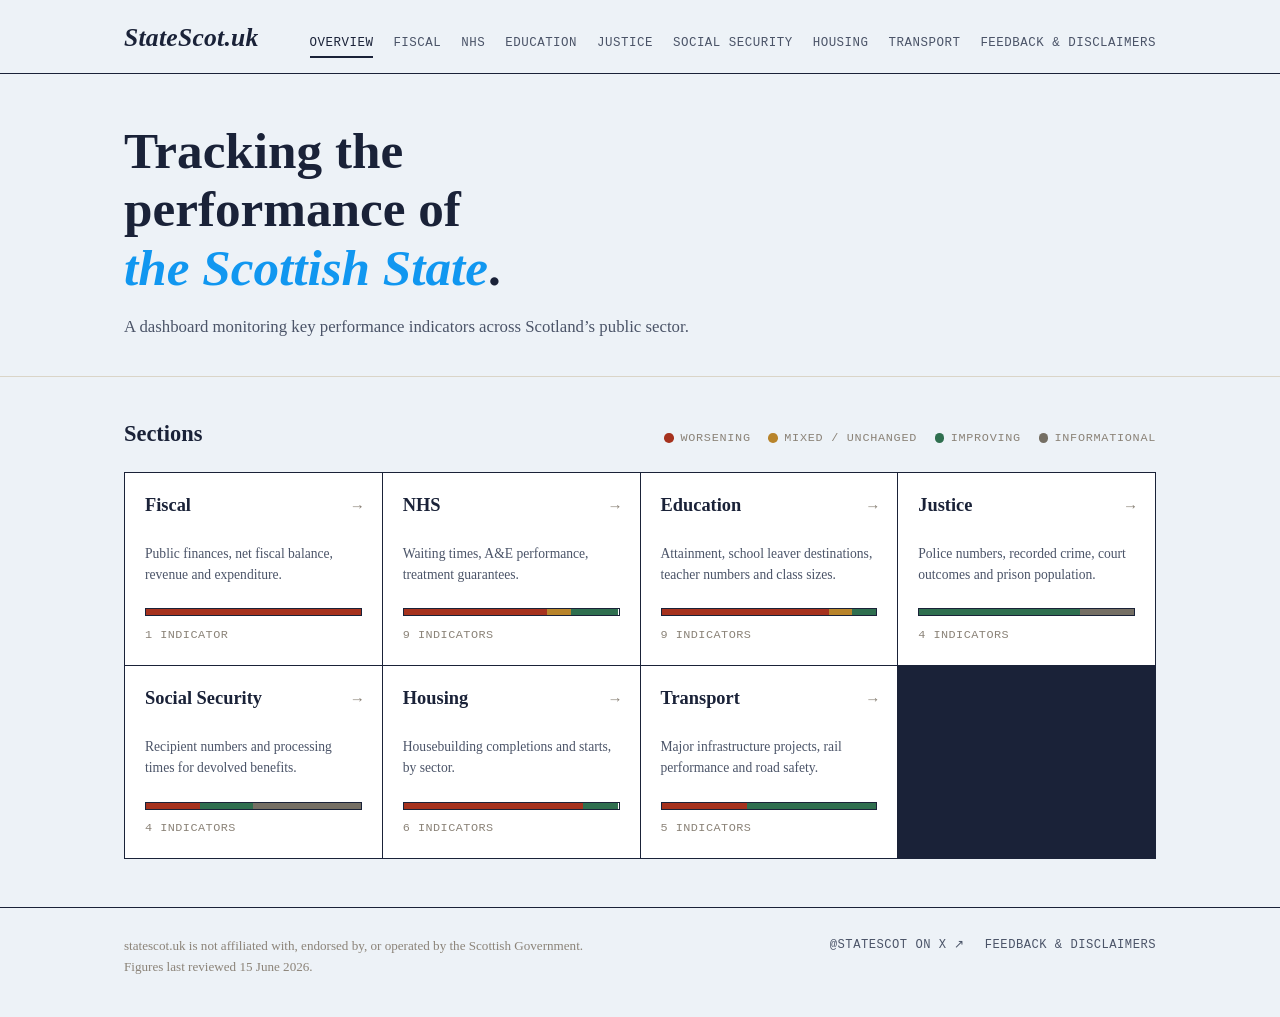
==== index.html @ eb6f74e7 "index.html" ====
<!DOCTYPE html>
<html lang="en-GB">
<head>
  <meta charset="UTF-8">
  <meta name="viewport" content="width=device-width, initial-scale=1.0">
  <title>statescot.uk — Tracking the Performance of the Scottish State</title>
  <meta name="description" content="A dashboard tracking the performance of the Scottish State across fiscal, NHS, education, justice, social security, housing and transport.">
  <link rel="canonical" href="https://www.statescot.uk/">

  <meta property="og:type" content="website">
  <meta property="og:title" content="statescot.uk — Tracking the Performance of the Scottish State">
  <meta property="og:description" content="A dashboard tracking the performance of the Scottish state across fiscal, NHS, education, justice, social security, housing and transport.">
  <meta property="og:url" content="https://www.statescot.uk/">
  <meta name="twitter:card" content="summary">
  <meta name="twitter:site" content="@statescot">  <link rel="stylesheet" href="style.css">

  <script type="application/ld+json">
  {
    "@context": "https://schema.org",
    "@type": "WebSite",
    "name": "statescot.uk",
    "url": "https://www.statescot.uk/",
    "description": "A dashboard tracking key performance indicators of the Scottish State.",
    "publisher": {
      "@type": "Person",
      "name": "Martin Guy"
    }
  }
  </script>
</head>
<body>

  <header class="site-header">
    <div class="container">
      <a href="index.html" class="wordmark">StateScot.uk</a>
      <nav class="site-nav" aria-label="Main navigation">
        <a href="index.html" class="active">Overview</a>
        <a href="fiscal.html">Fiscal</a>
        <a href="nhs.html">NHS</a>
        <a href="education.html">Education</a>
        <a href="justice.html">Justice</a>
        <a href="social-security.html">Social Security</a>
        <a href="housing.html">Housing</a>
        <a href="transport.html">Transport</a>
        <a href="feedback-disclaimers.html">Feedback &amp; Disclaimers</a>
      </nav>
    </div>
  </header>

  <main>
    <section class="hero">
      <div class="container">
        <h1 class="hero__title">Tracking the performance of <em>the Scottish State</em>.</h1>
        <p class="hero__sub">A dashboard monitoring key performance indicators across Scotland&rsquo;s public sector.</p>
      </div>
    </section>

    <div class="container">
      <div class="scoreboard-header">
        <h2>Sections</h2>
        <div class="legend">
          <span><span class="legend__dot" style="background:#A6321E"></span>Worsening</span>
          <span><span class="legend__dot" style="background:#B8842B"></span>Mixed / unchanged</span>
          <span><span class="legend__dot" style="background:#2F6F4F"></span>Improving</span>
          <span><span class="legend__dot" style="background:#756F64"></span>Informational</span>
        </div>
      </div>
      <div class="scoreboard" id="scoreboard"></div>
    </div>
  </main>

  <footer class="site-footer">
    <div class="container">
      <p>statescot.uk is not affiliated with, endorsed by, or operated by the Scottish Government. Figures last reviewed <span data-last-updated></span>.</p>
      <div class="site-footer__links">
        <a data-x-link href="https://x.com/statescot" target="_blank" rel="noopener">@statescot on X &#8599;</a>
        <a href="feedback-disclaimers.html">Feedback &amp; Disclaimers</a>
      </div>
    </div>
  </footer>

  <script src="data.js"></script>
  <script src="site.js"></script>
  <script>renderHomepage();</script>
</body>
</html>
---- style.css ----
/* =========================================================================
   state.scot — STYLESHEET
   =========================================================================
   Design language: an independent statistical bulletin. Warm paper
   background, deep ink navy for text and structure, a hairline grid,
   and a restrained red/amber/green/neutral status system used as a
   left-edge "flag" on every indicator card and in the homepage
   scoreboard bars.
   ========================================================================= */

:root {
  /* ---- Palette --------------------------------------------------- */
  --ink:        #1A2238;   /* primary text, headings, nav */
  --ink-soft:   #4B5468;   /* secondary text on paper */
  --paper:      #EDF2F7;   /* page background */
  --card:       #FFFFFF;   /* card background */
  --rule:       #DAD5C8;   /* hairline borders */
  --rule-soft:  #EAE6DC;   /* lighter hairlines / table rows */
  --muted:      #8B8378;   /* captions, source labels */

  /* ---- Status colours (see Feedback & Disclaimers for meaning) --- */
  --red:        #A6321E;
  --red-tint:   #F6E7E3;
  --amber:      #B8842B;
  --amber-tint: #F8EFE0;
  --green:      #2F6F4F;
  --green-tint: #E7EFE9;
  --neutral:    #756F64;
  --neutral-tint:#EFECE5;
  --blue:       #1197F0; 

  /* ---- Type --------------------------------------------------------- */
  --font-display: 'Times New Roman', Times, 'Liberation Serif', serif;
  --font-body:    'Times New Roman', Times, 'Liberation Serif', serif;
  --font-mono:    'Courier New', Courier, monospace;

  /* ---- Layout --------------------------------------------------------- */
  --max-width: 1080px;
  --gutter: 1.5rem;
}

* { box-sizing: border-box; }

html { -webkit-text-size-adjust: 100%; }

body {
  margin: 0;
  background: var(--paper);
  color: var(--ink);
  font-family: var(--font-body);
  font-size: 16px;
  line-height: 1.55;
  -webkit-font-smoothing: antialiased;
}

a { color: var(--ink); text-decoration: none; }
a:hover { text-decoration: underline; }
a:focus-visible, button:focus-visible {
  outline: 2px solid var(--ink);
  outline-offset: 2px;
}

.container {
  max-width: var(--max-width);
  margin: 0 auto;
  padding: 0 var(--gutter);
}

img { max-width: 100%; display: block; }

/* =========================================================================
   HEADER + NAV
   ========================================================================= */

.site-header {
  border-bottom: 1px solid var(--ink);
  background: var(--paper);
  padding: 1.1rem 0 0.9rem;
}

.site-header .container {
  display: flex;
  align-items: baseline;
  justify-content: space-between;
  flex-wrap: wrap;
  gap: 0.75rem 1.5rem;
}

.wordmark {
  font-family: var(--font-display);
  font-style: italic;
  font-weight: 600;
  font-size: 1.6rem;
  letter-spacing: 0.01em;
  color: var(--ink);
}
.wordmark:hover { text-decoration: none; }

.site-nav {
  display: flex;
  flex-wrap: wrap;
  gap: 0.4rem 1.25rem;
  font-family: var(--font-mono);
  font-size: 0.78rem;
  letter-spacing: 0.04em;
  text-transform: uppercase;
}

.site-nav a {
  color: var(--ink-soft);
  padding-bottom: 0.2rem;
  border-bottom: 2px solid transparent;
}

.site-nav a:hover { color: var(--ink); text-decoration: none; }

.site-nav a.active {
  color: var(--ink);
  border-bottom-color: var(--ink);
}

/* =========================================================================
   HERO (homepage)
   ========================================================================= */

.hero {
  padding: 3rem 0 2.25rem;
  border-bottom: 1px solid var(--rule);
}

.hero__eyebrow {
  font-family: var(--font-mono);
  font-size: 0.78rem;
  letter-spacing: 0.12em;
  text-transform: uppercase;
  color: var(--muted);
  margin: 0 0 0.9rem;
}

.hero__title {
  font-family: var(--font-display);
  font-weight: 600;
  font-size: clamp(2.1rem, 5vw, 3.2rem);
  line-height: 1.15;
  margin: 0 0 1rem;
  max-width: 16ch;
}

.hero__title em {
  font-style: italic;
  color: var(--blue);
}

.hero__sub {
  font-size: 1.05rem;
  color: var(--ink-soft);
  max-width: 46em;
  margin: 0;
}

/* =========================================================================
   SCOREBOARD (homepage section tiles)
   ========================================================================= */

.scoreboard-header {
  padding-top: 2.5rem;
  display: flex;
  align-items: baseline;
  justify-content: space-between;
  flex-wrap: wrap;
  gap: 0.5rem 1rem;
}

.scoreboard-header h2 {
  font-family: var(--font-display);
  font-size: 1.4rem;
  margin: 0;
}

.legend {
  display: flex;
  gap: 1.1rem;
  font-family: var(--font-mono);
  font-size: 0.74rem;
  text-transform: uppercase;
  letter-spacing: 0.06em;
  color: var(--muted);
  flex-wrap: wrap;
}

.legend__dot {
  display: inline-block;
  width: 0.6rem;
  height: 0.6rem;
  margin-right: 0.4rem;
  border-radius: 50%;
  vertical-align: middle;
}

.scoreboard {
  display: grid;
  grid-template-columns: repeat(2, 1fr);
  gap: 1px;
  border: 1px solid var(--ink);
  margin: 1.25rem 0 3rem;
  background: var(--ink);
}

@media (min-width: 760px) {
  .scoreboard { grid-template-columns: repeat(4, 1fr); }
}

.scoreboard__tile {
  background: var(--card);
  padding: 1.15rem 1.25rem 1.3rem;
  display: flex;
  flex-direction: column;
  gap: 0.6rem;
  transition: background 0.15s ease;
}

.scoreboard__tile:hover {
  background: var(--rule-soft);
  text-decoration: none;
}

.scoreboard__title {
  font-family: var(--font-display);
  font-weight: 600;
  font-size: 1.15rem;
  display: flex;
  align-items: baseline;
  justify-content: space-between;
}

.scoreboard__arrow {
  font-family: var(--font-mono);
  font-size: 0.95rem;
  color: var(--muted);
}

.scoreboard__desc {
  font-size: 0.85rem;
  color: var(--ink-soft);
  flex-grow: 1;
}

.scoreboard__bar {
  display: flex;
  height: 8px;
  width: 100%;
  overflow: hidden;
  border: 1px solid var(--ink);
}

.scoreboard__bar span { display: block; height: 100%; }

.scoreboard__count {
  font-family: var(--font-mono);
  font-size: 0.74rem;
  letter-spacing: 0.04em;
  text-transform: uppercase;
  color: var(--muted);
}

/* =========================================================================
   SECTION PAGE HERO
   ========================================================================= */

.page-hero {
  padding: 2.25rem 0 2rem;
  border-bottom: 1px solid var(--rule);
}

.page-hero__breadcrumb {
  font-family: var(--font-mono);
  font-size: 0.76rem;
  letter-spacing: 0.08em;
  text-transform: uppercase;
  color: var(--muted);
  margin: 0 0 0.9rem;
}

.page-hero__breadcrumb a { color: var(--muted); }
.page-hero__breadcrumb a:hover { color: var(--ink); }

.page-hero__title {
  font-family: var(--font-display);
  font-weight: 600;
  font-size: clamp(2rem, 4.5vw, 2.8rem);
  margin: 0 0 0.75rem;
}

.page-hero__desc {
  font-size: 1.02rem;
  color: var(--ink-soft);
  max-width: 50em;
  margin: 0;
}

/* =========================================================================
   INDICATOR GRID + CARDS
   ========================================================================= */

.indicator-grid {
  display: grid;
  grid-template-columns: 1fr;
  gap: 1.25rem;
  padding: 2rem 0 4rem;
}

@media (min-width: 760px) {
  .indicator-grid { grid-template-columns: repeat(2, 1fr); }
}

.indicator-card {
  background: var(--card);
  border: 1px solid var(--rule);
  border-left: 4px solid var(--neutral);
  padding: 1.4rem 1.5rem;
  display: flex;
  flex-direction: column;
  gap: 0.65rem;
}

.indicator-card.status-red    { border-left-color: var(--red); }
.indicator-card.status-amber  { border-left-color: var(--amber); }
.indicator-card.status-green  { border-left-color: var(--green); }
.indicator-card.status-neutral{ border-left-color: var(--neutral); }

.indicator-card__eyebrow {
  font-family: var(--font-mono);
  font-size: 0.72rem;
  letter-spacing: 0.08em;
  text-transform: uppercase;
  color: var(--muted);
  display: flex;
  justify-content: space-between;
  gap: 0.75rem;
}

.indicator-card__title {
  font-family: var(--font-display);
  font-weight: 600;
  font-size: 1.18rem;
  margin: 0;
  line-height: 1.3;
}

.indicator-card__desc {
  font-size: 0.86rem;
  color: var(--ink-soft);
  margin: -0.3rem 0 0;
}

.indicator-card__figures {
  display: flex;
  align-items: flex-end;
  justify-content: space-between;
  gap: 1rem;
  margin-top: 0.2rem;
  flex-wrap: wrap;
}

.indicator-card__current {
  display: flex;
  flex-direction: column;
}

.indicator-card__value {
  font-family: var(--font-display);
  font-weight: 600;
  font-size: 2.1rem;
  line-height: 1.05;
}

.indicator-card__period {
  font-family: var(--font-mono);
  font-size: 0.74rem;
  color: var(--muted);
  margin-top: 0.15rem;
}

.indicator-card__previous {
  text-align: right;
  font-size: 0.82rem;
  color: var(--muted);
  font-family: var(--font-mono);
}

.indicator-card__previous .value {
  font-size: 1rem;
  color: var(--ink-soft);
  display: block;
}

.change-badge {
  display: inline-flex;
  align-items: center;
  gap: 0.35rem;
  font-family: var(--font-mono);
  font-size: 0.76rem;
  font-weight: 500;
  padding: 0.2rem 0.55rem;
  border-radius: 3px;
  width: fit-content;
}

.status-red    .change-badge { background: var(--red-tint);    color: var(--red); }
.status-amber  .change-badge { background: var(--amber-tint);  color: var(--amber); }
.status-green  .change-badge { background: var(--green-tint);  color: var(--green); }
.status-neutral .change-badge{ background: var(--neutral-tint);color: var(--neutral); }

.indicator-card__chart {
  margin: 0.35rem 0 0.1rem;
  height: 70px;
}

.indicator-card__narrative {
  font-size: 0.92rem;
  color: var(--ink-soft);
  margin: 0;
}

.indicator-card__target {
  font-size: 0.78rem;
  color: var(--muted);
  margin: -0.4rem 0 0;
  font-style: italic;
}

.indicator-card__source {
  margin-top: auto;
  padding-top: 0.6rem;
  border-top: 1px solid var(--rule-soft);
  font-family: var(--font-mono);
  font-size: 0.72rem;
  letter-spacing: 0.02em;
  color: var(--muted);
}

.indicator-card__source a { color: var(--muted); }
.indicator-card__source a:hover { color: var(--ink); }

/* =========================================================================
   PROGRESS CARD (A9 dualling, etc.)
   ========================================================================= */

.progress-card { grid-column: 1 / -1; }

.progress-bar-track {
  width: 100%;
  height: 14px;
  border: 1px solid var(--ink);
  background: var(--card);
  overflow: hidden;
  margin: 0.5rem 0 0.35rem;
}

.progress-bar-fill {
  height: 100%;
  background: var(--red);
}

.progress-card__label {
  font-family: var(--font-mono);
  font-size: 0.82rem;
  color: var(--ink-soft);
}

.progress-card__milestones {
  font-family: var(--font-mono);
  font-size: 0.86rem;
  color: var(--ink-soft);
  margin: 0.75rem 0 0;
  padding-left: 1.4rem;
  display: flex;
  flex-direction: column;
  gap: 0.35rem;
}

.progress-card__milestones li::marker {
  color: var(--muted);
}

/* =========================================================================
   FEEDBACK / DISCLAIMERS PAGE
   ========================================================================= */

.prose {
  padding: 2.25rem 0 4rem;
  max-width: 42em;
}

.prose h2 {
  font-family: var(--font-display);
  font-size: 1.3rem;
  margin: 2rem 0 0.75rem;
}

.prose p { margin: 0 0 1rem; }

.prose ol, .prose ul { padding-left: 1.4rem; }
.prose li { margin-bottom: 0.5rem; }

.prose .swatch {
  display: inline-block;
  width: 0.85em;
  height: 0.85em;
  border-radius: 2px;
  vertical-align: middle;
  margin-right: 0.35em;
}

.feedback-form {
  margin-top: 1.5rem;
  border: 1px solid var(--rule);
  background: var(--card);
}

.feedback-form iframe {
  width: 100%;
  height: 760px;
  border: none;
  display: block;
}

/* =========================================================================
   FOOTER
   ========================================================================= */

.site-footer {
  border-top: 1px solid var(--ink);
  padding: 1.75rem 0 2.5rem;
  margin-top: auto;
}

.site-footer .container {
  display: flex;
  flex-wrap: wrap;
  justify-content: space-between;
  gap: 1rem 2rem;
  font-size: 0.82rem;
  color: var(--muted);
}

.site-footer p { margin: 0; max-width: 38em; }

.site-footer__links {
  display: flex;
  gap: 1.25rem;
  font-family: var(--font-mono);
  font-size: 0.76rem;
  text-transform: uppercase;
  letter-spacing: 0.04em;
}

.site-footer__links a { color: var(--ink-soft); }
.site-footer__links a:hover { color: var(--ink); }

/* =========================================================================
   UTILITIES
   ========================================================================= */

body {
  min-height: 100vh;
  display: flex;
  flex-direction: column;
}

main { flex: 1 0 auto; }

@media (prefers-reduced-motion: reduce) {
  * { transition: none !important; animation: none !important; }
}
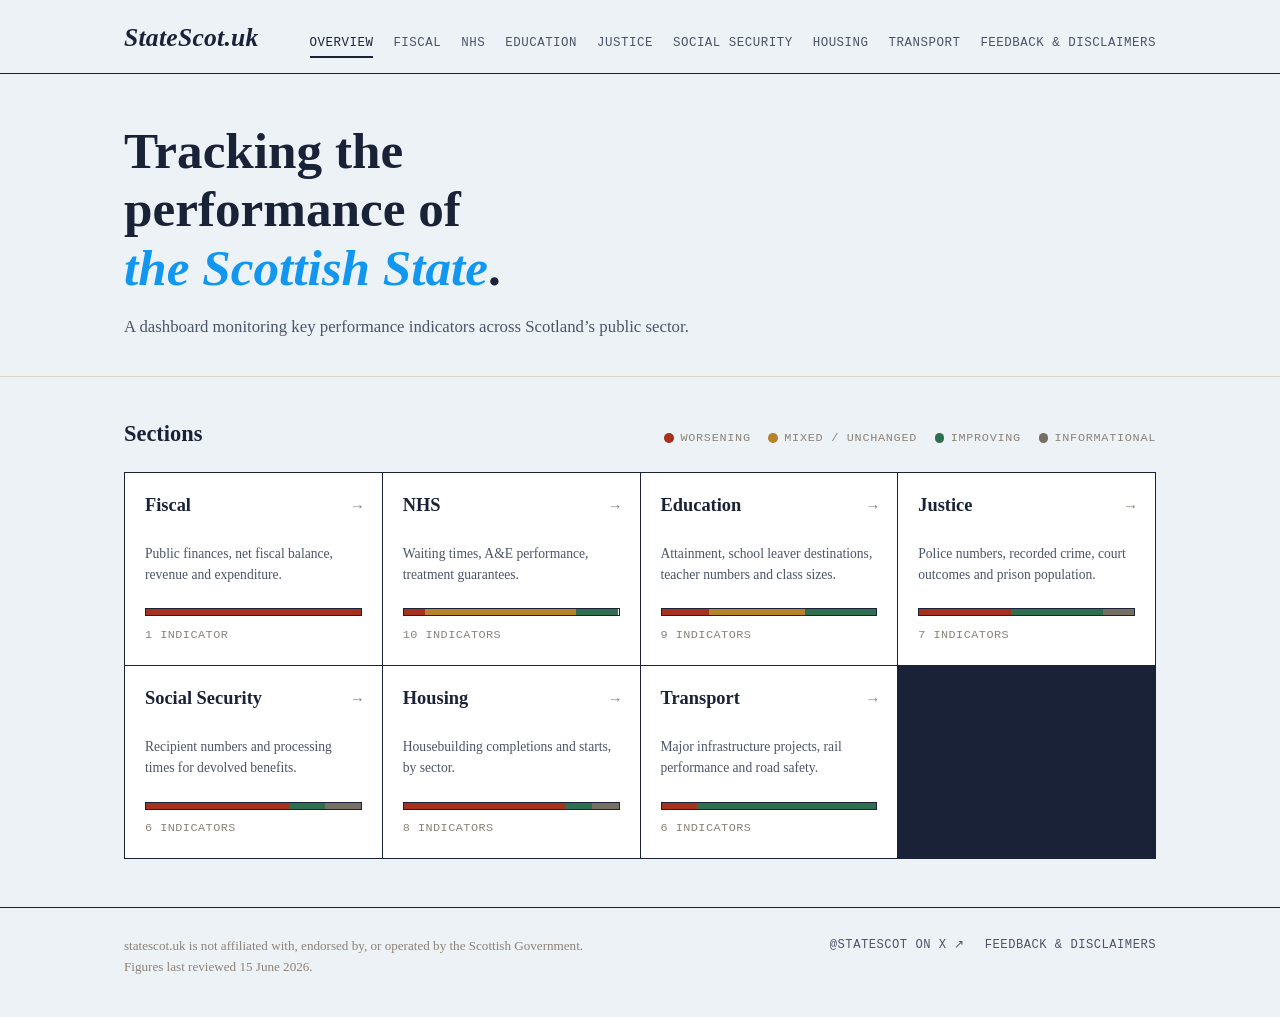
==== commit ad7b8d4f: "index.html" ====
--- a/index.html
+++ b/index.html
@@ -1,8 +1,11 @@
 <!DOCTYPE html>
 <html lang="en-GB">
 <head>
+  <script data-goatcounter="https://statescot.goatcounter.com/count"
+        async src="//gc.zgo.at/count.js"></script>
   <meta charset="UTF-8">
   <meta name="viewport" content="width=device-width, initial-scale=1.0">
+  <link rel="icon" href="favicon.png" type="image/png">
   <title>statescot.uk — Tracking the Performance of the Scottish State</title>
   <meta name="description" content="A dashboard tracking the performance of the Scottish State across fiscal, NHS, education, justice, social security, housing and transport.">
   <link rel="canonical" href="https://www.statescot.uk/">
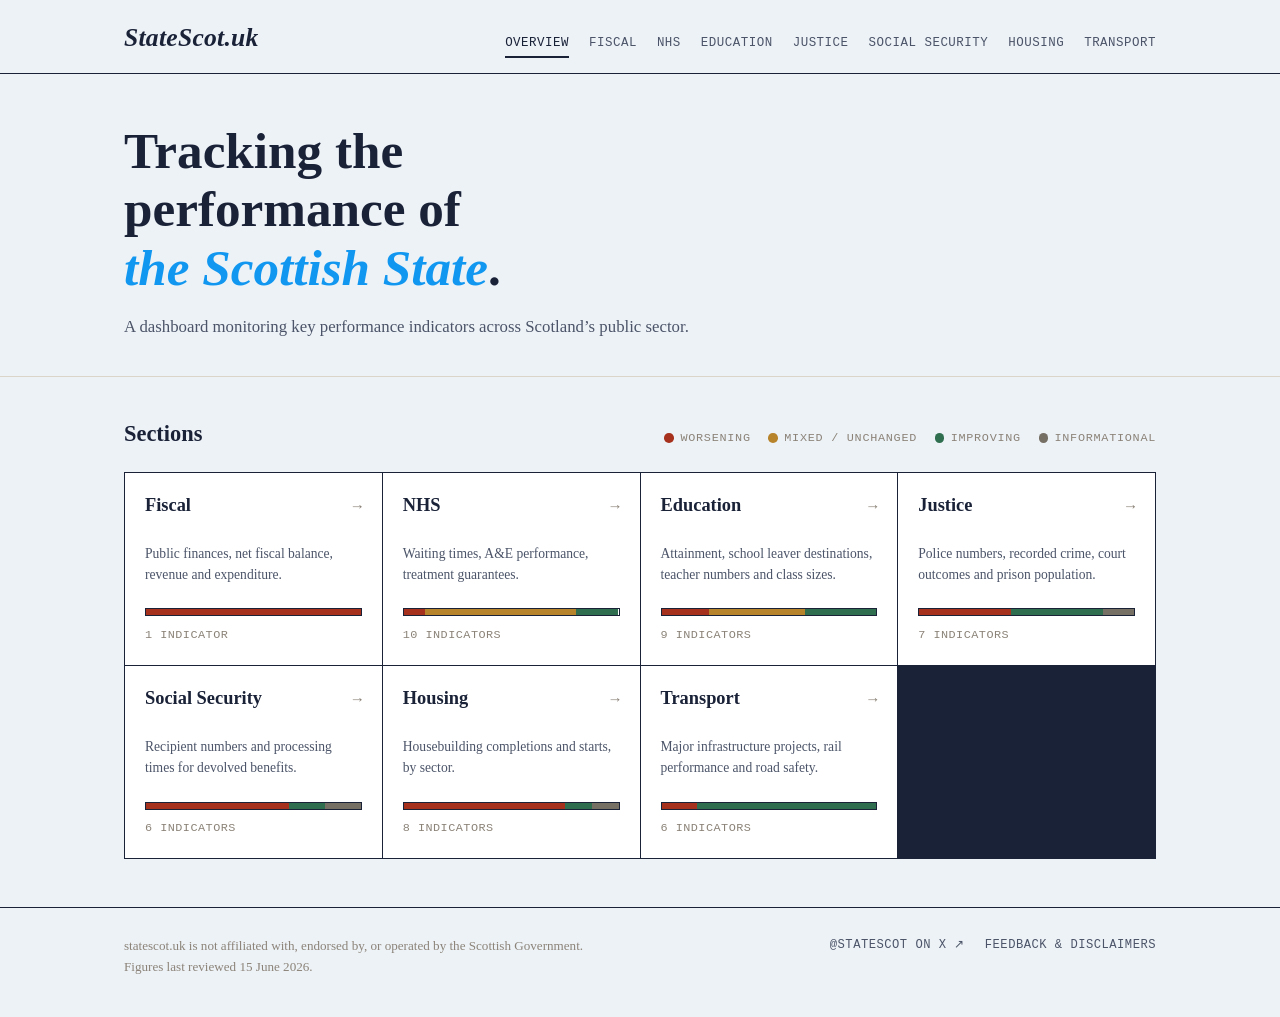
==== commit 60d4077f: "index.html" ====
--- a/index.html
+++ b/index.html
@@ -45,7 +45,6 @@
         <a href="social-security.html">Social Security</a>
         <a href="housing.html">Housing</a>
         <a href="transport.html">Transport</a>
-        <a href="feedback-disclaimers.html">Feedback &amp; Disclaimers</a>
       </nav>
     </div>
   </header>
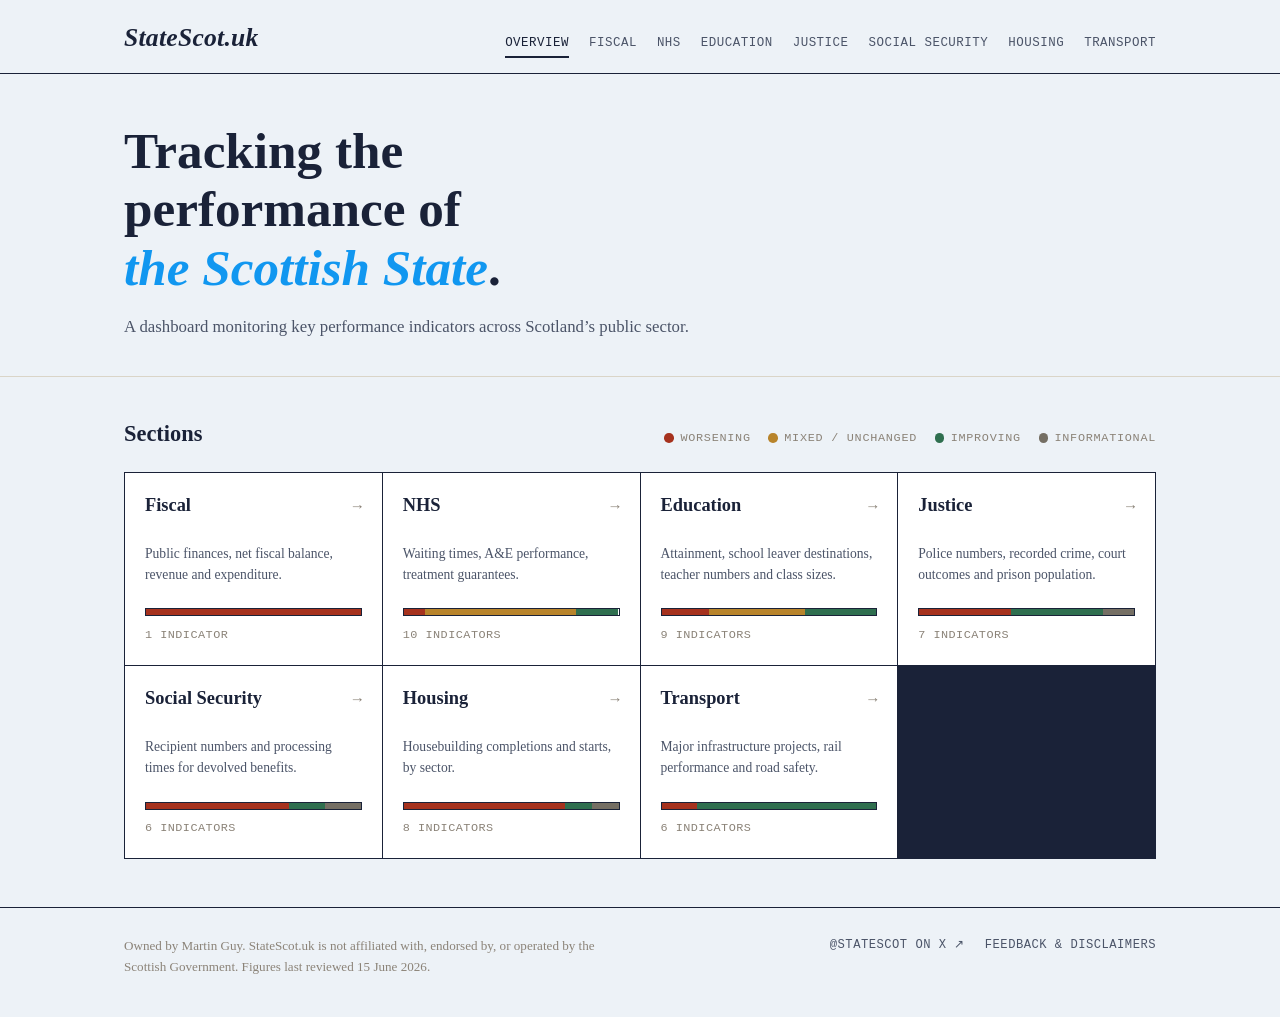
==== commit c698a63e: "index.html" ====
--- a/index.html
+++ b/index.html
@@ -73,7 +73,7 @@
 
   <footer class="site-footer">
     <div class="container">
-      <p>statescot.uk is not affiliated with, endorsed by, or operated by the Scottish Government. Figures last reviewed <span data-last-updated></span>.</p>
+      <p>Owned by Martin Guy. StateScot.uk is not affiliated with, endorsed by, or operated by the Scottish Government. Figures last reviewed <span data-last-updated></span>.</p>
       <div class="site-footer__links">
         <a data-x-link href="https://x.com/statescot" target="_blank" rel="noopener">@statescot on X &#8599;</a>
         <a href="feedback-disclaimers.html">Feedback &amp; Disclaimers</a>
